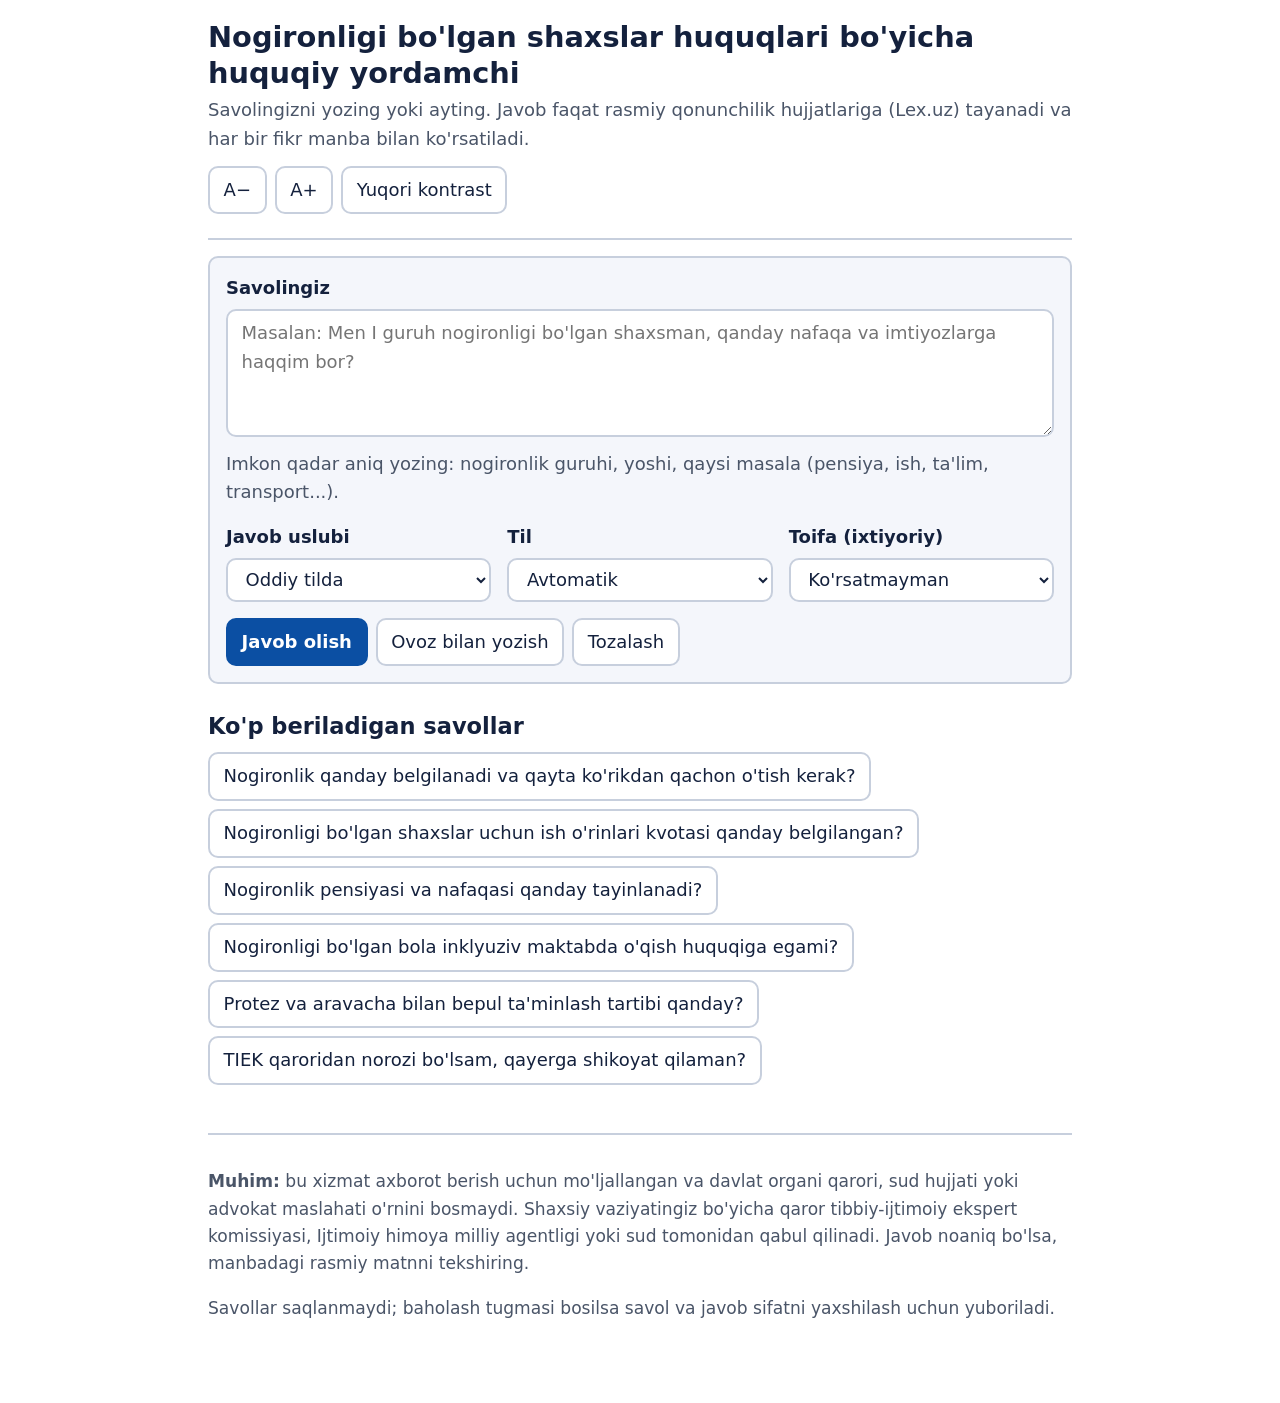
==== src/admin/static/ask.html @ 0472d021 "Rebuild disability corpus from official Lex.uz sources and harden the RAG service Replace the hand-w" ====
<!doctype html>
<html lang="uz">
<head>
  <meta charset="utf-8">
  <meta name="viewport" content="width=device-width, initial-scale=1">
  <title>Nogironligi bo'lgan shaxslar huquqlari — huquqiy yordamchi</title>
  <meta name="description" content="Nogironligi bo'lgan shaxslarning huquqlari bo'yicha savolga rasmiy qonunchilik hujjatlari asosida javob.">
  <style>
    :root {
      --bg: #ffffff; --fg: #14213d; --muted: #4a5568; --card: #f4f6fb; --line: #c7cfdd;
      --brand: #0b4fa3; --brand-fg: #ffffff; --warn-bg: #fff4d6; --warn-fg: #5c3b00; --err: #9b1c1c; --ok: #14663a;
      --fs: 1.125rem; --radius: 10px;
    }
    @media (prefers-color-scheme: dark) {
      :root:not([data-contrast="high"]) {
        --bg: #0f1728; --fg: #eef2fb; --muted: #b6c1d6; --card: #18233b; --line: #3a4a6b;
        --brand: #7db3ff; --brand-fg: #0b1220; --warn-bg: #3a2d08; --warn-fg: #ffe3a0; --err: #ff9d9d; --ok: #7fe0a8;
      }
    }
    :root[data-contrast="high"] {
      --bg: #000000; --fg: #ffffff; --muted: #ffffff; --card: #000000; --line: #ffffff;
      --brand: #ffff00; --brand-fg: #000000; --warn-bg: #000000; --warn-fg: #ffff00; --err: #ff8080; --ok: #80ff80;
    }
    * { box-sizing: border-box; }
    html { font-size: 100%; }
    body {
      margin: 0; background: var(--bg); color: var(--fg); font-size: var(--fs); line-height: 1.6;
      font-family: system-ui, -apple-system, "Segoe UI", Roboto, "Noto Sans", Arial, sans-serif;
    }
    a { color: var(--brand); text-underline-offset: 3px; }
    :focus-visible { outline: 4px solid var(--brand); outline-offset: 3px; }
    .skip { position: absolute; left: -999px; top: 0; background: var(--brand); color: var(--brand-fg); padding: .75rem 1rem; z-index: 10; }
    .skip:focus { left: 0; }
    .wrap { max-width: 56rem; margin: 0 auto; padding: 1rem 1rem 4rem; }
    header { border-bottom: 2px solid var(--line); padding-bottom: .75rem; margin-bottom: 1rem; }
    h1 { font-size: 1.6em; line-height: 1.25; margin: .25rem 0; }
    h2 { font-size: 1.25em; margin: 1.5rem 0 .5rem; }
    p.lead { color: var(--muted); margin: .25rem 0 0; }
    .toolbar { display: flex; flex-wrap: wrap; gap: .5rem; margin: .75rem 0; }
    button, select, textarea {
      font: inherit; color: var(--fg); background: var(--bg); border: 2px solid var(--line); border-radius: var(--radius);
      min-height: 44px; padding: .5rem .85rem;
    }
    button { cursor: pointer; }
    button.primary { background: var(--brand); color: var(--brand-fg); border-color: var(--brand); font-weight: 600; }
    button[aria-pressed="true"] { border-color: var(--brand); box-shadow: inset 0 0 0 2px var(--brand); }
    button:disabled { opacity: .6; cursor: not-allowed; }
    form { background: var(--card); border: 2px solid var(--line); border-radius: var(--radius); padding: 1rem; }
    label { display: block; font-weight: 600; margin-bottom: .35rem; }
    textarea { width: 100%; min-height: 8rem; resize: vertical; }
    .row { display: flex; flex-wrap: wrap; gap: 1rem; margin-top: 1rem; }
    .row > div { flex: 1 1 14rem; }
    select { width: 100%; }
    .actions { display: flex; flex-wrap: wrap; gap: .5rem; margin-top: 1rem; }
    .examples { display: flex; flex-wrap: wrap; gap: .5rem; padding: 0; list-style: none; margin: .5rem 0 0; }
    .examples button { text-align: left; }
    .notice { background: var(--warn-bg); color: var(--warn-fg); border: 2px solid var(--line); border-radius: var(--radius); padding: .75rem 1rem; margin: 1rem 0; }
    .error { color: var(--err); font-weight: 600; }
    #answer-card { border: 2px solid var(--line); border-radius: var(--radius); padding: 1rem; margin-top: 1.5rem; background: var(--card); }
    #answer-body p { margin: .6rem 0; }
    #answer-body ul { padding-left: 1.4rem; }
    #answer-body h3, #answer-body h4 { margin: 1rem 0 .3rem; }
    .cite { font-size: .85em; vertical-align: super; font-weight: 700; }
    ol.sources { padding-left: 1.4rem; }
    ol.sources li { margin-bottom: 1rem; }
    .quote { border-left: 4px solid var(--line); margin: .4rem 0; padding: .2rem .8rem; color: var(--muted); }
    .badge { display: inline-block; font-size: .8em; border: 2px solid var(--line); border-radius: 999px; padding: 0 .6rem; margin-left: .3rem; }
    .badge.bad { border-color: var(--err); color: var(--err); }
    .sr-only { position: absolute; width: 1px; height: 1px; overflow: hidden; clip: rect(0 0 0 0); white-space: nowrap; }
    footer { margin-top: 3rem; border-top: 2px solid var(--line); padding-top: 1rem; color: var(--muted); font-size: .95em; }
    @media (prefers-reduced-motion: no-preference) { .spin { animation: spin 1s linear infinite; } @keyframes spin { to { transform: rotate(360deg); } } }
  </style>
</head>
<body>
  <a class="skip" href="#question">Asosiy qismga o'tish</a>
  <div class="wrap">
    <header>
      <h1>Nogironligi bo'lgan shaxslar huquqlari bo'yicha huquqiy yordamchi</h1>
      <p class="lead">Savolingizni yozing yoki ayting. Javob faqat rasmiy qonunchilik hujjatlariga (Lex.uz) tayanadi va har bir fikr manba bilan ko'rsatiladi.</p>
      <div class="toolbar" role="group" aria-label="Ko'rinish sozlamalari">
        <button type="button" id="font-down" aria-label="Matnni kichraytirish">A−</button>
        <button type="button" id="font-up" aria-label="Matnni kattalashtirish">A+</button>
        <button type="button" id="contrast" aria-pressed="false">Yuqori kontrast</button>
      </div>
    </header>

    <main id="main">
      <form id="ask-form" novalidate>
        <label for="question">Savolingiz</label>
        <textarea id="question" name="question" maxlength="4000" required aria-describedby="q-help"
                  placeholder="Masalan: Men I guruh nogironligi bo'lgan shaxsman, qanday nafaqa va imtiyozlarga haqqim bor?"></textarea>
        <p id="q-help" class="lead">Imkon qadar aniq yozing: nogironlik guruhi, yoshi, qaysi masala (pensiya, ish, ta'lim, transport...).</p>

        <div class="row">
          <div>
            <label for="style">Javob uslubi</label>
            <select id="style">
              <option value="plain">Oddiy tilda</option>
              <option value="easy_read">Juda sodda (qisqa gaplar)</option>
              <option value="legal_text">Rasmiy matn (so'zma-so'z)</option>
            </select>
          </div>
          <div>
            <label for="lang">Til</label>
            <select id="lang">
              <option value="auto">Avtomatik</option>
              <option value="uz">O'zbekcha</option>
              <option value="ru">Русский</option>
              <option value="en">English</option>
            </select>
          </div>
          <div>
            <label for="group">Toifa (ixtiyoriy)</label>
            <select id="group">
              <option value="all">Ko'rsatmayman</option>
              <option value="group_1">I guruh</option>
              <option value="group_2">II guruh</option>
              <option value="group_3">III guruh</option>
              <option value="childhood_disability">Nogironligi bo'lgan bola</option>
              <option value="visual">Ko'rish bo'yicha</option>
              <option value="hearing">Eshitish bo'yicha</option>
              <option value="physical">Tayanch-harakat a'zolari</option>
              <option value="intellectual">Aqliy rivojlanish</option>
            </select>
          </div>
        </div>

        <div class="actions">
          <button type="submit" class="primary" id="submit">Javob olish</button>
          <button type="button" id="mic" aria-pressed="false">Ovoz bilan yozish</button>
          <button type="reset" id="reset">Tozalash</button>
        </div>
      </form>

      <h2 id="ex-h">Ko'p beriladigan savollar</h2>
      <ul class="examples" aria-labelledby="ex-h" id="examples"></ul>

      <div id="status" class="sr-only" role="status" aria-live="polite"></div>

      <section id="answer-card" hidden aria-labelledby="answer-h" tabindex="-1">
        <h2 id="answer-h" style="margin-top:0">Javob</h2>
        <div id="answer-body" aria-live="polite" aria-busy="false"></div>
        <div class="actions">
          <button type="button" id="speak" aria-pressed="false">Ovoz chiqarib o'qish</button>
          <button type="button" id="copy">Nusxalash</button>
          <button type="button" id="good">Foydali bo'ldi</button>
          <button type="button" id="bad">Foydali bo'lmadi</button>
        </div>
        <p id="check-note" class="notice" hidden></p>
        <h3 id="src-h">Manbalar</h3>
        <ol class="sources" id="sources" aria-labelledby="src-h"></ol>
      </section>
    </main>

    <footer>
      <p><strong>Muhim:</strong> bu xizmat axborot berish uchun mo'ljallangan va davlat organi qarori, sud hujjati yoki advokat maslahati o'rnini bosmaydi.
      Shaxsiy vaziyatingiz bo'yicha qaror tibbiy-ijtimoiy ekspert komissiyasi, Ijtimoiy himoya milliy agentligi yoki sud tomonidan qabul qilinadi.
      Javob noaniq bo'lsa, manbadagi rasmiy matnni tekshiring.</p>
      <p>Savollar saqlanmaydi; baholash tugmasi bosilsa savol va javob sifatni yaxshilash uchun yuboriladi.</p>
    </footer>
  </div>

<script>
(function () {
  'use strict';
  var $ = function (id) { return document.getElementById(id); };
  var store = {
    get: function (k, d) { try { var v = localStorage.getItem(k); return v === null ? d : v; } catch (e) { return d; } },
    set: function (k, v) { try { localStorage.setItem(k, v); } catch (e) {} }
  };

  /* ---- display preferences ------------------------------------------------------------------------ */
  var size = parseFloat(store.get('fs', '1.125'));
  function applySize() { document.documentElement.style.setProperty('--fs', size + 'rem'); store.set('fs', String(size)); }
  $('font-up').onclick = function () { size = Math.min(2, size + 0.125); applySize(); };
  $('font-down').onclick = function () { size = Math.max(0.9, size - 0.125); applySize(); };
  applySize();
  function applyContrast(on) {
    if (on) document.documentElement.setAttribute('data-contrast', 'high'); else document.documentElement.removeAttribute('data-contrast');
    $('contrast').setAttribute('aria-pressed', on ? 'true' : 'false'); store.set('hc', on ? '1' : '0');
  }
  $('contrast').onclick = function () { applyContrast($('contrast').getAttribute('aria-pressed') !== 'true'); };
  applyContrast(store.get('hc', '0') === '1');

  /* ---- examples ------------------------------------------------------------------------------------ */
  var EXAMPLES = [
    "Nogironlik qanday belgilanadi va qayta ko'rikdan qachon o'tish kerak?",
    "Nogironligi bo'lgan shaxslar uchun ish o'rinlari kvotasi qanday belgilangan?",
    "Nogironlik pensiyasi va nafaqasi qanday tayinlanadi?",
    "Nogironligi bo'lgan bola inklyuziv maktabda o'qish huquqiga egami?",
    "Protez va aravacha bilan bepul ta'minlash tartibi qanday?",
    "TIEK qaroridan norozi bo'lsam, qayerga shikoyat qilaman?"
  ];
  EXAMPLES.forEach(function (t) {
    var li = document.createElement('li'), b = document.createElement('button');
    b.type = 'button'; b.textContent = t;
    b.onclick = function () { $('question').value = t; $('question').focus(); };
    li.appendChild(b); $('examples').appendChild(li);
  });

  /* ---- safe minimal markdown ----------------------------------------------------------------------- */
  function esc(s) { return s.replace(/&/g, '&amp;').replace(/</g, '&lt;').replace(/>/g, '&gt;').replace(/"/g, '&quot;'); }
  function inline(s) {
    s = esc(s).replace(/\*\*([^*]+)\*\*/g, '<strong>$1</strong>');
    return s.replace(/\[(\d{1,2})\]/g, '<span class="cite" aria-label="manba $1">[$1]</span>');
  }
  function render(md) {
    var out = [], list = false;
    md.split('\n').forEach(function (line) {
      var t = line.trim();
      if (/^---+$/.test(t)) { if (list) { out.push('</ul>'); list = false; } return; }
      var h = /^(#{1,4})\s+(.*)$/.exec(t);
      var li = /^[-*•]\s+(.*)$/.exec(t) || /^\d+[.)]\s+(.*)$/.exec(t);
      if (li) { if (!list) { out.push('<ul>'); list = true; } out.push('<li>' + inline(li[1]) + '</li>'); return; }
      if (list) { out.push('</ul>'); list = false; }
      if (h) out.push('<h3>' + inline(h[2]) + '</h3>');
      else if (t) out.push('<p>' + inline(t) + '</p>');
    });
    if (list) out.push('</ul>');
    return out.join('');
  }
  function plain(md) { return md.replace(/[#*_`>]/g, '').replace(/\[\d+\]/g, '').replace(/\s+\n/g, '\n').trim(); }

  /* ---- ask ----------------------------------------------------------------------------------------- */
  var last = { q: '', a: '', ids: [] };
  function setBusy(b) {
    $('submit').disabled = b; $('answer-body').setAttribute('aria-busy', b ? 'true' : 'false');
    $('submit').textContent = b ? 'Javob tayyorlanmoqda…' : 'Javob olish';
  }
  function announce(t) { $('status').textContent = t; }
  function showError(msg) {
    $('answer-card').hidden = false;
    $('answer-body').innerHTML = '<p class="error" role="alert">' + esc(msg) + '</p>';
    $('sources').innerHTML = ''; $('src-h').hidden = true; $('check-note').hidden = true;
  }

  function showSources(cites, statusWarnings) {
    var ol = $('sources'); ol.innerHTML = ''; $('src-h').hidden = !cites.length;
    cites.forEach(function (c) {
      var li = document.createElement('li');
      var head = '<strong>' + esc((c.article_number || '') + ' — ' + (c.law_title || c.law_number || '')) + '</strong>';
      if (c.law_number) head += ' <span class="badge">' + esc(c.law_number) + '</span>';
      if (c.status && c.status !== 'active') head += ' <span class="badge bad">' + (c.status === 'repealed' ? "kuchini yo'qotgan" : "o'zgartirilgan") + '</span>';
      var html = head;
      if (c.quote_snippet) html += '<div class="quote">' + esc(c.quote_snippet) + '</div>';
      if (c.source_url) html += '<a href="' + esc(c.source_url) + '" target="_blank" rel="noopener noreferrer">Rasmiy manba (Lex.uz) <span class="sr-only">— yangi oynada ochiladi</span></a>';
      li.innerHTML = html; ol.appendChild(li);
    });
  }

  function finish(data) {
    var md = data.clean_answer || data.answer || '';
    $('answer-body').innerHTML = render(md);
    showSources(data.citations || [], data.status_warnings || []);
    var note = $('check-note');
    if (data.is_refusal) {
      note.hidden = false;
      note.textContent = "Taqdim etilgan hujjatlarda aniq javob topilmadi. Savolni boshqacha yozib ko'ring yoki vakolatli organga murojaat qiling.";
    } else if (data.validation_passed === false) {
      note.hidden = false;
      note.textContent = "Diqqat: javob avtomatik manba tekshiruvidan to'liq o'tmadi. Muhim qaror qabul qilishdan oldin quyidagi rasmiy manbalarni tekshiring.";
    } else { note.hidden = true; }
    last = { q: $('question').value, a: plain(md), ids: (data.citations || []).map(function (c) { return c.canonical_id; }) };
    announce('Javob tayyor. ' + (data.citations || []).length + ' ta manba keltirilgan.');
    $('answer-card').focus();
  }

  function readStream(resp, onDone) {
    var reader = resp.body.getReader(), dec = new TextDecoder(), buf = '', acc = '';
    function pump() {
      return reader.read().then(function (r) {
        if (r.done) return;
        buf += dec.decode(r.value, { stream: true });
        var parts = buf.split('\n\n'); buf = parts.pop();
        parts.forEach(function (p) {
          if (p.indexOf('data: ') !== 0) return;
          var ev; try { ev = JSON.parse(p.slice(6)); } catch (e) { return; }
          if (ev.type === 'token') {
            acc += ev.text;
            // internal ids are hidden until the verified answer arrives
            $('answer-body').innerHTML = render(acc.replace(/\[[a-z0-9_\-]+(?:,[^\]]*)?\]/gi, ''));
          } else if (ev.type === 'done') { onDone(ev); }
          else if (ev.type === 'error') { showError(ev.message || 'Xizmat vaqtincha mavjud emas.'); }
        });
        return pump();
      });
    }
    return pump();
  }

  $('ask-form').addEventListener('submit', function (e) {
    e.preventDefault();
    var q = $('question').value.trim();
    if (!q) { $('question').focus(); announce('Avval savolni yozing.'); return; }
    var body = { question: q, language: $('lang').value, mode: $('style').value, disability_group: $('group').value };
    $('answer-card').hidden = false; $('answer-body').innerHTML = '';
    $('check-note').hidden = true; $('sources').innerHTML = '';
    setBusy(true); announce('Javob tayyorlanmoqda.');
    fetch('/api/v1/query?stream=true', { method: 'POST', headers: { 'Content-Type': 'application/json' }, body: JSON.stringify(body) })
      .then(function (resp) {
        if (resp.status === 429) throw new Error("So'rovlar juda ko'p. Bir daqiqadan so'ng qayta urinib ko'ring.");
        if (resp.status === 400) throw new Error("So'rov qabul qilinmadi. Savolni qayta yozing.");
        if (!resp.ok) throw new Error('Xizmat vaqtincha mavjud emas. Birozdan so\'ng qayta urinib ko\'ring.');
        return readStream(resp, finish);
      })
      .catch(function (err) { showError(err.message || 'Xatolik yuz berdi.'); })
      .then(function () { setBusy(false); });
  });
  $('ask-form').addEventListener('reset', function () {
    $('answer-card').hidden = true; window.speechSynthesis && window.speechSynthesis.cancel(); announce('Tozalandi.');
  });

  /* ---- voice --------------------------------------------------------------------------------------- */
  var SR = window.SpeechRecognition || window.webkitSpeechRecognition;
  if (!SR) { $('mic').hidden = true; }
  else {
    var rec = null;
    $('mic').onclick = function () {
      if (rec) { rec.stop(); return; }
      rec = new SR(); rec.lang = { uz: 'uz-UZ', ru: 'ru-RU', en: 'en-US' }[$('lang').value] || 'uz-UZ';
      rec.interimResults = false;
      rec.onresult = function (ev) { $('question').value = (($('question').value + ' ') + ev.results[0][0].transcript).trim(); };
      rec.onend = function () { rec = null; $('mic').setAttribute('aria-pressed', 'false'); $('mic').textContent = 'Ovoz bilan yozish'; };
      rec.onerror = function () { announce('Ovoz aniqlanmadi.'); };
      $('mic').setAttribute('aria-pressed', 'true'); $('mic').textContent = 'Eshitilmoqda… (to\'xtatish)';
      rec.start();
    };
  }
  if (!('speechSynthesis' in window)) { $('speak').hidden = true; }
  $('speak').onclick = function () {
    var s = window.speechSynthesis;
    if (s.speaking) { s.cancel(); $('speak').setAttribute('aria-pressed', 'false'); return; }
    var u = new SpeechSynthesisUtterance(last.a || $('answer-body').innerText);
    var lang = $('lang').value; u.lang = { uz: 'uz-UZ', ru: 'ru-RU', en: 'en-US' }[lang] || 'ru-RU';
    u.onend = function () { $('speak').setAttribute('aria-pressed', 'false'); };
    $('speak').setAttribute('aria-pressed', 'true'); s.speak(u);
  };

  /* ---- copy + feedback ----------------------------------------------------------------------------- */
  $('copy').onclick = function () {
    var t = last.a || '';
    (navigator.clipboard ? navigator.clipboard.writeText(t) : Promise.reject()).then(
      function () { announce('Nusxalandi.'); }, function () { announce('Nusxalab bo\'lmadi.'); });
  };
  function feedback(rating) {
    if (!last.a) return;
    fetch('/api/v1/feedback', { method: 'POST', headers: { 'Content-Type': 'application/json' },
      body: JSON.stringify({ query: last.q, answer: last.a.slice(0, 19000), canonical_ids: last.ids.slice(0, 50), rating: rating }) })
      .then(function () { announce('Rahmat! Fikringiz qabul qilindi.'); }, function () { announce('Yuborib bo\'lmadi.'); });
  }
  $('good').onclick = function () { feedback(5); };
  $('bad').onclick = function () { feedback(1); };
})();
</script>
</body>
</html>
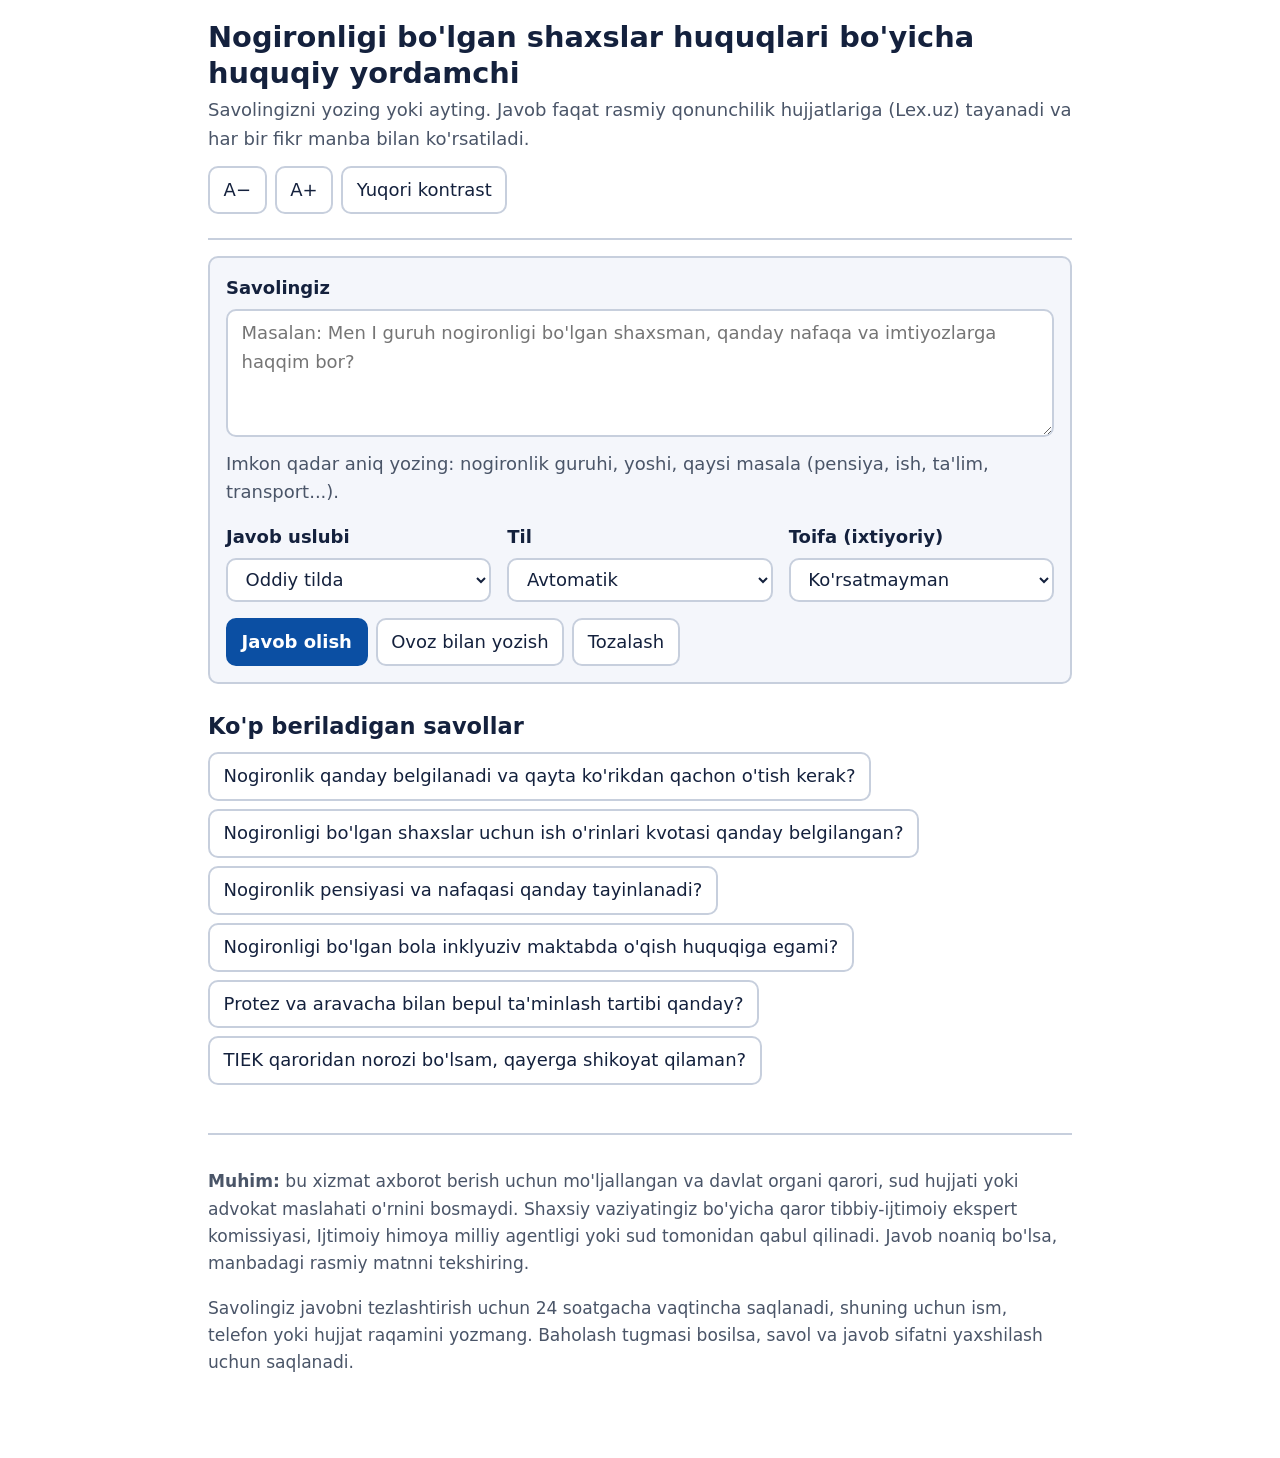
==== commit 8669a119: "Hardening: security headers, public body limit, trusted-proxy client IP, daily generation cap; suppo" ====
--- a/src/admin/static/ask.html
+++ b/src/admin/static/ask.html
@@ -127,6 +127,7 @@
 
         <div class="actions">
           <button type="submit" class="primary" id="submit">Javob olish</button>
+          <button type="button" id="stop" hidden>To'xtatish</button>
           <button type="button" id="mic" aria-pressed="false">Ovoz bilan yozish</button>
           <button type="reset" id="reset">Tozalash</button>
         </div>
@@ -156,7 +157,7 @@
       <p><strong>Muhim:</strong> bu xizmat axborot berish uchun mo'ljallangan va davlat organi qarori, sud hujjati yoki advokat maslahati o'rnini bosmaydi.
       Shaxsiy vaziyatingiz bo'yicha qaror tibbiy-ijtimoiy ekspert komissiyasi, Ijtimoiy himoya milliy agentligi yoki sud tomonidan qabul qilinadi.
       Javob noaniq bo'lsa, manbadagi rasmiy matnni tekshiring.</p>
-      <p>Savollar saqlanmaydi; baholash tugmasi bosilsa savol va javob sifatni yaxshilash uchun yuboriladi.</p>
+      <p>Savolingiz javobni tezlashtirish uchun 24 soatgacha vaqtincha saqlanadi, shuning uchun ism, telefon yoki hujjat raqamini yozmang. Baholash tugmasi bosilsa, savol va javob sifatni yaxshilash uchun saqlanadi.</p>
     </footer>
   </div>
 
@@ -223,8 +224,10 @@
 
   /* ---- ask ----------------------------------------------------------------------------------------- */
   var last = { q: '', a: '', ids: [] };
+  var ctrl = null;                    // aborts the running request (the Stop button)
   function setBusy(b) {
     $('submit').disabled = b; $('answer-body').setAttribute('aria-busy', b ? 'true' : 'false');
+    $('stop').hidden = !b;
     $('submit').textContent = b ? 'Javob tayyorlanmoqda…' : 'Javob olish';
   }
   function announce(t) { $('status').textContent = t; }
@@ -238,12 +241,20 @@
     var ol = $('sources'); ol.innerHTML = ''; $('src-h').hidden = !cites.length;
     cites.forEach(function (c) {
       var li = document.createElement('li');
+      var isCurated = c.source_type === 'curated' || (c.canonical_id || '').indexOf('qa_') === 0;
+      var isHp = c.source_type === 'huquqplus' || (c.canonical_id || '').indexOf('hp_') === 0;
       var head = '<strong>' + esc((c.article_number || '') + ' — ' + (c.law_title || c.law_number || '')) + '</strong>';
       if (c.law_number) head += ' <span class="badge">' + esc(c.law_number) + '</span>';
+      if (isCurated) head += ' <span class="badge">Huquq+ huquqshunoslari javobi</span>';
+      else if (isHp) head += ' <span class="badge">Huquq+ sharhi (qonun o‘rnida emas)</span>';
       if (c.status && c.status !== 'active') head += ' <span class="badge bad">' + (c.status === 'repealed' ? "kuchini yo'qotgan" : "o'zgartirilgan") + '</span>';
       var html = head;
       if (c.quote_snippet) html += '<div class="quote">' + esc(c.quote_snippet) + '</div>';
-      if (c.source_url) html += '<a href="' + esc(c.source_url) + '" target="_blank" rel="noopener noreferrer">Rasmiy manba (Lex.uz) <span class="sr-only">— yangi oynada ochiladi</span></a>';
+      // curated answers point into the admin panel: citizens get no link for them
+      if (c.source_url && /^https?:\/\//i.test(c.source_url) && !isCurated) {
+        var label = isHp ? 'Maqolani o‘qish (huquqplus.uz)' : 'Rasmiy manba (Lex.uz)';
+        html += '<a href="' + esc(c.source_url) + '" target="_blank" rel="noopener noreferrer">' + label + ' <span class="sr-only">— yangi oynada ochiladi</span></a>';
+      }
       li.innerHTML = html; ol.appendChild(li);
     });
   }
@@ -255,7 +266,10 @@
     var note = $('check-note');
     if (data.is_refusal) {
       note.hidden = false;
-      note.textContent = "Taqdim etilgan hujjatlarda aniq javob topilmadi. Savolni boshqacha yozib ko'ring yoki vakolatli organga murojaat qiling.";
+      note.textContent = "Bu savolga aniq javob beradigan norma topilmadi. Savolni boshqacha yozib ko'ring yoki vakolatli organga murojaat qiling.";
+    } else if (data.degraded) {
+      note.hidden = false;
+      note.textContent = "Javob yaratish xizmati vaqtincha ishlamayapti: quyida savolingizga eng yaqin normalar matni keltirilgan. Bu tayyor javob emas; birozdan so'ng qayta urinib ko'ring.";
     } else if (data.validation_passed === false) {
       note.hidden = false;
       note.textContent = "Diqqat: javob avtomatik manba tekshiruvidan to'liq o'tmadi. Muhim qaror qabul qilishdan oldin quyidagi rasmiy manbalarni tekshiring.";
@@ -279,6 +293,11 @@
             acc += ev.text;
             // internal ids are hidden until the verified answer arrives
             $('answer-body').innerHTML = render(acc.replace(/\[[a-z0-9_\-]+(?:,[^\]]*)?\]/gi, ''));
+          } else if (ev.type === 'status') {
+            // the finished answer is compared with the sources before it is shown as final
+            $('check-note').hidden = false;
+            $('check-note').textContent = 'Javob manbalar bilan solishtirilmoqda…';
+            announce('Javob manbalar bilan solishtirilmoqda.');
           } else if (ev.type === 'done') { onDone(ev); }
           else if (ev.type === 'error') { showError(ev.message || 'Xizmat vaqtincha mavjud emas.'); }
         });
@@ -296,16 +315,21 @@
     $('answer-card').hidden = false; $('answer-body').innerHTML = '';
     $('check-note').hidden = true; $('sources').innerHTML = '';
     setBusy(true); announce('Javob tayyorlanmoqda.');
-    fetch('/api/v1/query?stream=true', { method: 'POST', headers: { 'Content-Type': 'application/json' }, body: JSON.stringify(body) })
+    ctrl = new AbortController();
+    fetch('/api/v1/query?stream=true', { method: 'POST', headers: { 'Content-Type': 'application/json' }, body: JSON.stringify(body), signal: ctrl.signal })
       .then(function (resp) {
         if (resp.status === 429) throw new Error("So'rovlar juda ko'p. Bir daqiqadan so'ng qayta urinib ko'ring.");
         if (resp.status === 400) throw new Error("So'rov qabul qilinmadi. Savolni qayta yozing.");
         if (!resp.ok) throw new Error('Xizmat vaqtincha mavjud emas. Birozdan so\'ng qayta urinib ko\'ring.');
         return readStream(resp, finish);
       })
-      .catch(function (err) { showError(err.message || 'Xatolik yuz berdi.'); })
-      .then(function () { setBusy(false); });
+      .catch(function (err) {
+        if (err && err.name === 'AbortError') { showError("Javob to'xtatildi. Savolni qayta yuborishingiz mumkin."); announce("Javob to'xtatildi."); }
+        else showError((err && err.message) || 'Xatolik yuz berdi.');
+      })
+      .then(function () { ctrl = null; setBusy(false); });
   });
+  $('stop').addEventListener('click', function () { if (ctrl) ctrl.abort(); });
   $('ask-form').addEventListener('reset', function () {
     $('answer-card').hidden = true; window.speechSynthesis && window.speechSynthesis.cancel(); announce('Tozalandi.');
   });
